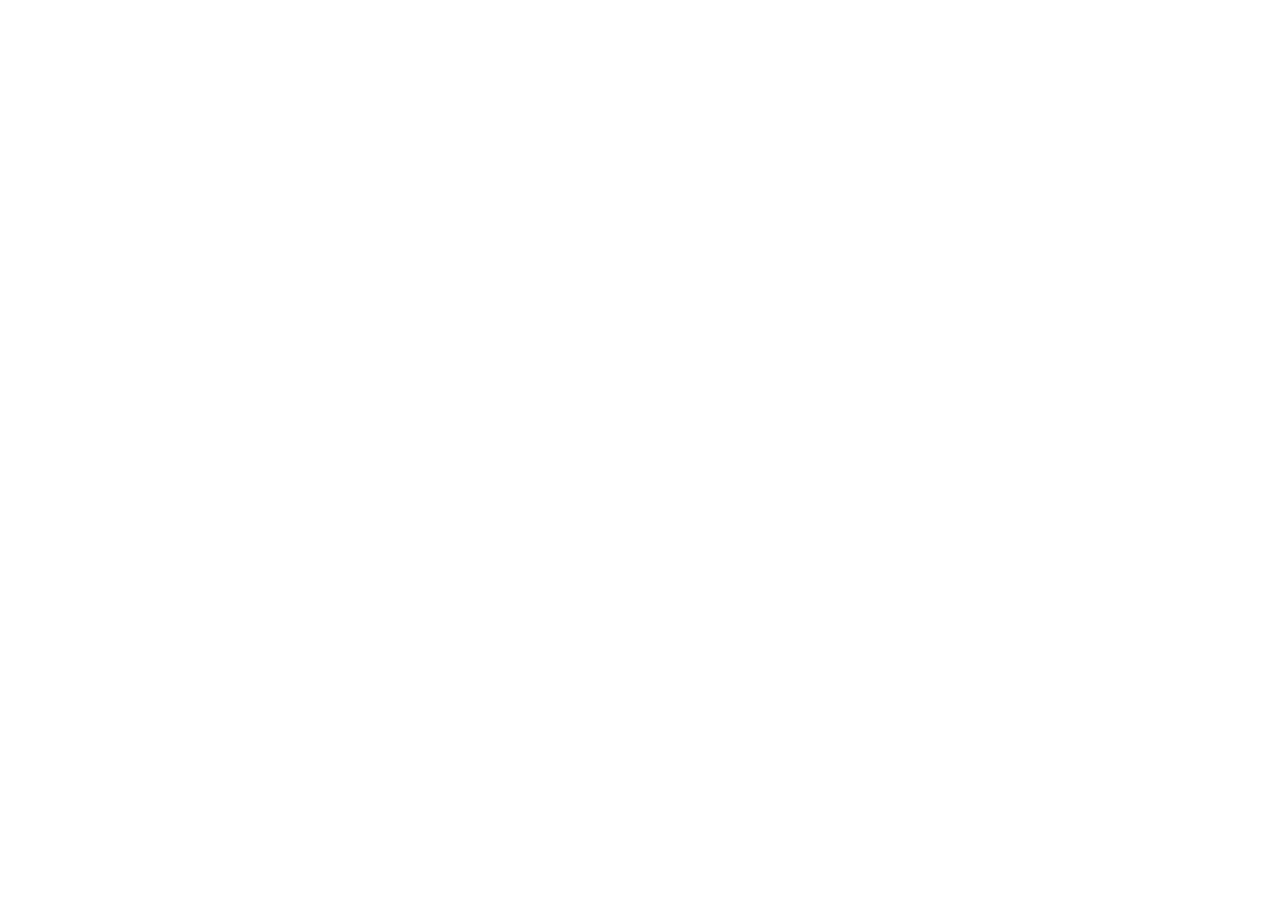
==== index.html @ fff9fdf2 "feat: initialize Akwasi Unblocked Games project Set up the project structure using React, Vite, and " ====
<!doctype html>
<html lang="en" class="dark">
  <head>
    <meta charset="UTF-8" />
    <meta name="viewport" content="width=device-width, initial-scale=1.0" />
    <title>Akwasi Unblocked Games</title>
    <meta name="description" content="Simple, fast, and dark web portal and games hub featuring quick access to YouTube, TikTok, Snapchat, Discord, Roblox, Google search, custom shortcuts, and games." />
    <meta property="og:title" content="Akwasi Unblocked Games" />
    <meta property="og:description" content="Simple, fast, and dark web portal and games hub featuring quick access to YouTube, TikTok, Snapchat, Discord, Roblox, Google search, custom shortcuts, and games." />
    <meta property="og:type" content="website" />
    <meta name="twitter:card" content="summary_large_image" />
    <link rel="preconnect" href="https://fonts.googleapis.com">
    <link rel="preconnect" href="https://fonts.gstatic.com" crossorigin>
    <link href="https://fonts.googleapis.com/css2?family=Chakra+Petch:wght@500;600;700&family=Inter:wght@400;500;600;700&display=swap" rel="stylesheet">
  </head>
  <body class="bg-[#090d16] text-slate-100 min-h-screen selection:bg-emerald-500 selection:text-black">
    <div id="root"></div>
    <script type="module" src="/src/main.tsx"></script>
  </body>
</html>
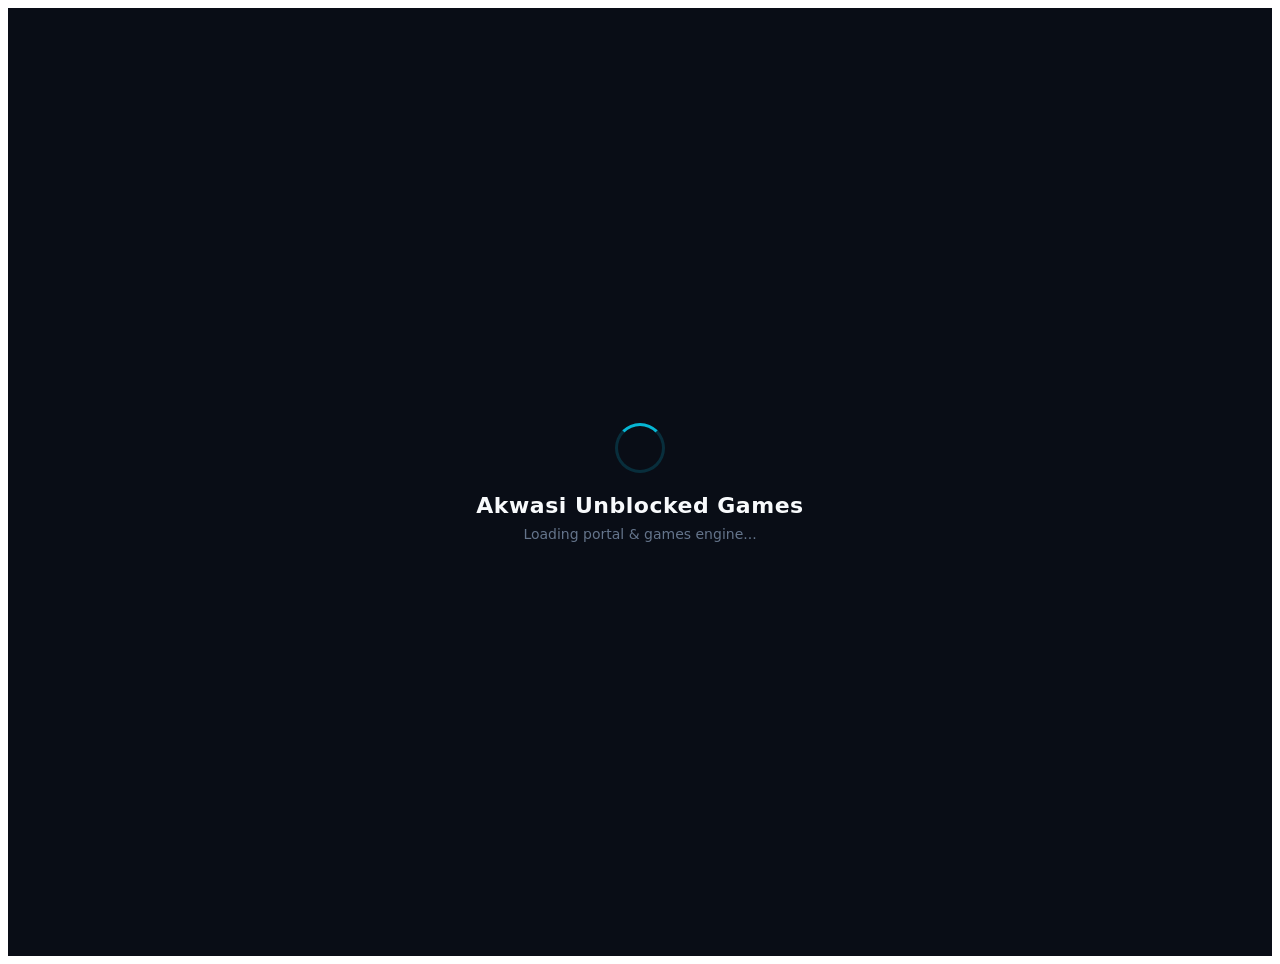
==== commit 96f32cae: "chore: configure GitHub Pages deployment Add build configuration for static hosting, a custom 404 re" ====
--- a/index.html
+++ b/index.html
@@ -9,13 +9,58 @@
     <meta property="og:description" content="Simple, fast, and dark web portal and games hub featuring quick access to YouTube, TikTok, Snapchat, Discord, Roblox, Google search, custom shortcuts, and games." />
     <meta property="og:type" content="website" />
     <meta name="twitter:card" content="summary_large_image" />
+    <link rel="icon" type="image/svg+xml" href="./favicon.svg" />
+    <link rel="icon" type="image/x-icon" href="./favicon.ico" />
+    <link rel="shortcut icon" href="./favicon.ico" />
     <link rel="preconnect" href="https://fonts.googleapis.com">
     <link rel="preconnect" href="https://fonts.gstatic.com" crossorigin>
     <link href="https://fonts.googleapis.com/css2?family=Chakra+Petch:wght@500;600;700&family=Inter:wght@400;500;600;700&display=swap" rel="stylesheet">
+    <style>
+      @keyframes spinLoader {
+        to { transform: rotate(360deg); }
+      }
+      .initial-spinner {
+        width: 44px;
+        height: 44px;
+        border: 3px solid rgba(6, 182, 212, 0.2);
+        border-top-color: #06b6d4;
+        border-radius: 50%;
+        animation: spinLoader 0.9s linear infinite;
+      }
+    </style>
+    <script>
+      // Isolate any third-party browser extension errors (e.g. injected content.js or chrome-extension:// scripts)
+      window.addEventListener('error', function(e) {
+        var fn = (e && e.filename) || '';
+        var msg = (e && e.message) || '';
+        if (
+          fn.indexOf('chrome-extension://') !== -1 ||
+          fn.indexOf('moz-extension://') !== -1 ||
+          fn.indexOf('content.js') !== -1 ||
+          fn.indexOf('popup.js') !== -1 ||
+          (msg.indexOf('Cannot set properties of null') !== -1 && fn.indexOf('extension') !== -1)
+        ) {
+          e.preventDefault && e.preventDefault();
+          e.stopPropagation && e.stopPropagation();
+          return true;
+        }
+      }, true);
+    </script>
   </head>
   <body class="bg-[#090d16] text-slate-100 min-h-screen selection:bg-emerald-500 selection:text-black">
-    <div id="root"></div>
-    <script type="module" src="/src/main.tsx"></script>
+    <div id="root">
+      <div style="min-height: 100vh; display: flex; flex-direction: column; align-items: center; justify-content: center; background-color: #090d16; color: #94a3b8; font-family: system-ui, -apple-system, sans-serif; text-align: center; padding: 24px;">
+        <div class="initial-spinner" style="margin-bottom: 20px;"></div>
+        <h1 style="color: #f8fafc; font-size: 22px; font-weight: 700; margin: 0 0 8px 0; letter-spacing: 0.5px;">Akwasi Unblocked Games</h1>
+        <p style="font-size: 14px; margin: 0; color: #64748b;">Loading portal & games engine...</p>
+        <noscript>
+          <div style="background: rgba(239, 68, 68, 0.15); border: 1px solid rgba(239, 68, 68, 0.4); border-radius: 8px; padding: 12px 16px; margin-top: 20px; max-width: 380px;">
+            <p style="color: #fca5a5; font-size: 13px; margin: 0;">JavaScript is required to run Akwasi Unblocked Games. Please enable JavaScript in your browser settings.</p>
+          </div>
+        </noscript>
+      </div>
+    </div>
+    <script type="module" src="./src/main.tsx"></script>
   </body>
 </html>
 
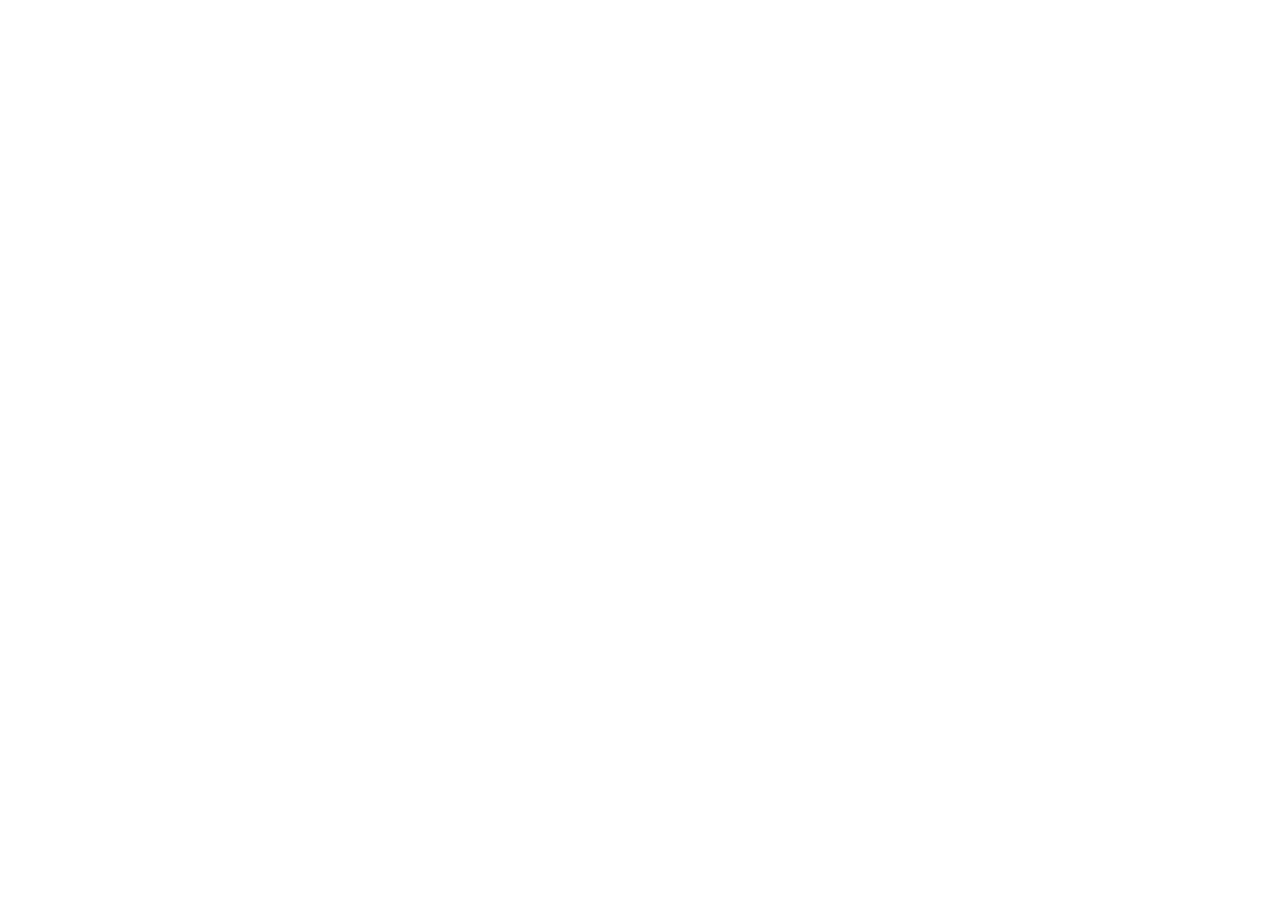
==== commit 0dc483f8: "feat: implement animated galaxy theme and load screen Introduce a new galaxy-themed UI with custom a" ====
--- a/index.html
+++ b/index.html
@@ -14,7 +14,7 @@
     <link rel="shortcut icon" href="./favicon.ico" />
     <link rel="preconnect" href="https://fonts.googleapis.com">
     <link rel="preconnect" href="https://fonts.gstatic.com" crossorigin>
-    <link href="https://fonts.googleapis.com/css2?family=Chakra+Petch:wght@500;600;700&family=Inter:wght@400;500;600;700&display=swap" rel="stylesheet">
+    <link href="https://fonts.googleapis.com/css2?family=Chakra+Petch:wght@500;600;700;800&family=Orbitron:wght@600;700;800;900&family=Plus+Jakarta+Sans:wght@400;500;600;700;800&display=swap" rel="stylesheet">
     <style>
       @keyframes spinLoader {
         to { transform: rotate(360deg); }
@@ -26,6 +26,21 @@
         border-top-color: #06b6d4;
         border-radius: 50%;
         animation: spinLoader 0.9s linear infinite;
+      }
+      #loading-screen {
+        position: fixed;
+        inset: 0;
+        z-index: 99999;
+        display: flex;
+        flex-direction: column;
+        align-items: center;
+        justify-content: center;
+        background-color: #090d16;
+        color: #94a3b8;
+        font-family: system-ui, -apple-system, sans-serif;
+        text-align: center;
+        padding: 24px;
+        transition: opacity 0.3s ease, visibility 0.3s ease;
       }
     </style>
     <script>
@@ -45,21 +60,60 @@
           return true;
         }
       }, true);
+
+      // Dismiss loading screen function
+      function dismissLoadingScreen() {
+        try {
+          var loader = document.getElementById('loading-screen');
+          if (loader && !loader.dataset.dismissed) {
+            loader.dataset.dismissed = 'true';
+            loader.style.opacity = '0';
+            loader.style.pointerEvents = 'none';
+            setTimeout(function() {
+              if (loader && loader.parentNode) {
+                loader.parentNode.removeChild(loader);
+              }
+            }, 300);
+          }
+        } catch (err) {
+          console.warn('Error dismissing loading screen:', err);
+        }
+      }
+      window.dismissLoadingScreen = dismissLoadingScreen;
+
+      // Automatically dismiss on DOMContentLoaded or window load
+      if (document.readyState === 'complete' || document.readyState === 'interactive') {
+        setTimeout(dismissLoadingScreen, 100);
+      } else {
+        document.addEventListener('DOMContentLoaded', function() {
+          setTimeout(dismissLoadingScreen, 100);
+        });
+        window.addEventListener('load', function() {
+          dismissLoadingScreen();
+        });
+      }
+
+      // Maximum loading timeout: ensure site can NEVER stay stuck on loading screen forever
+      var MAX_LOADING_TIMEOUT_MS = 1500;
+      setTimeout(function() {
+        dismissLoadingScreen();
+      }, MAX_LOADING_TIMEOUT_MS);
     </script>
   </head>
   <body class="bg-[#090d16] text-slate-100 min-h-screen selection:bg-emerald-500 selection:text-black">
-    <div id="root">
-      <div style="min-height: 100vh; display: flex; flex-direction: column; align-items: center; justify-content: center; background-color: #090d16; color: #94a3b8; font-family: system-ui, -apple-system, sans-serif; text-align: center; padding: 24px;">
-        <div class="initial-spinner" style="margin-bottom: 20px;"></div>
-        <h1 style="color: #f8fafc; font-size: 22px; font-weight: 700; margin: 0 0 8px 0; letter-spacing: 0.5px;">Akwasi Unblocked Games</h1>
-        <p style="font-size: 14px; margin: 0; color: #64748b;">Loading portal & games engine...</p>
-        <noscript>
-          <div style="background: rgba(239, 68, 68, 0.15); border: 1px solid rgba(239, 68, 68, 0.4); border-radius: 8px; padding: 12px 16px; margin-top: 20px; max-width: 380px;">
-            <p style="color: #fca5a5; font-size: 13px; margin: 0;">JavaScript is required to run Akwasi Unblocked Games. Please enable JavaScript in your browser settings.</p>
-          </div>
-        </noscript>
-      </div>
+    <!-- Initial Loading Screen with Auto-Dismiss & Max Timeout -->
+    <div id="loading-screen">
+      <div class="initial-spinner" style="margin-bottom: 20px;"></div>
+      <h1 style="color: #f8fafc; font-size: 22px; font-weight: 700; margin: 0 0 8px 0; letter-spacing: 0.5px;">Akwasi Unblocked Games</h1>
+      <p style="font-size: 14px; margin: 0; color: #64748b;">Loading portal & games engine...</p>
+      <noscript>
+        <div style="background: rgba(239, 68, 68, 0.15); border: 1px solid rgba(239, 68, 68, 0.4); border-radius: 8px; padding: 12px 16px; margin-top: 20px; max-width: 380px;">
+          <p style="color: #fca5a5; font-size: 13px; margin: 0;">JavaScript is required to run Akwasi Unblocked Games. Please enable JavaScript in your browser settings.</p>
+        </div>
+      </noscript>
     </div>
+
+    <div id="root"></div>
     <script type="module" src="./src/main.tsx"></script>
   </body>
 </html>
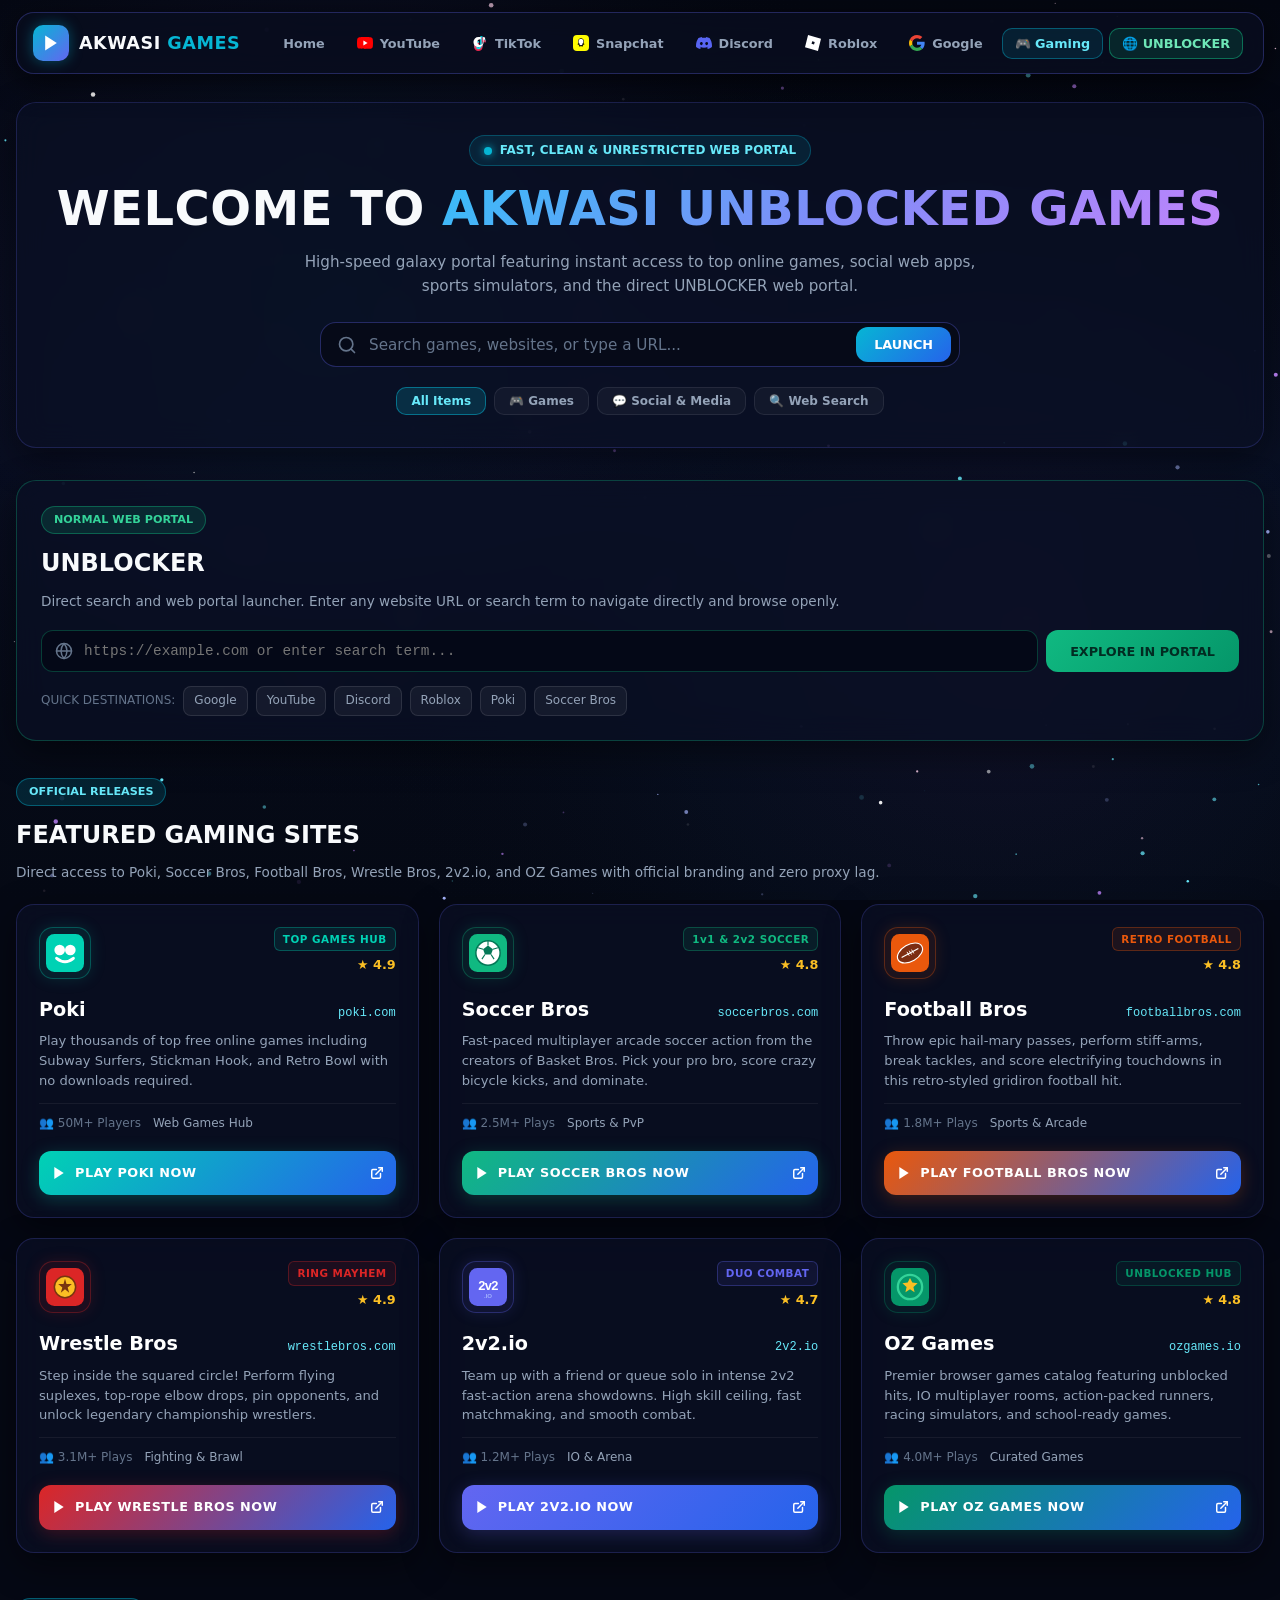
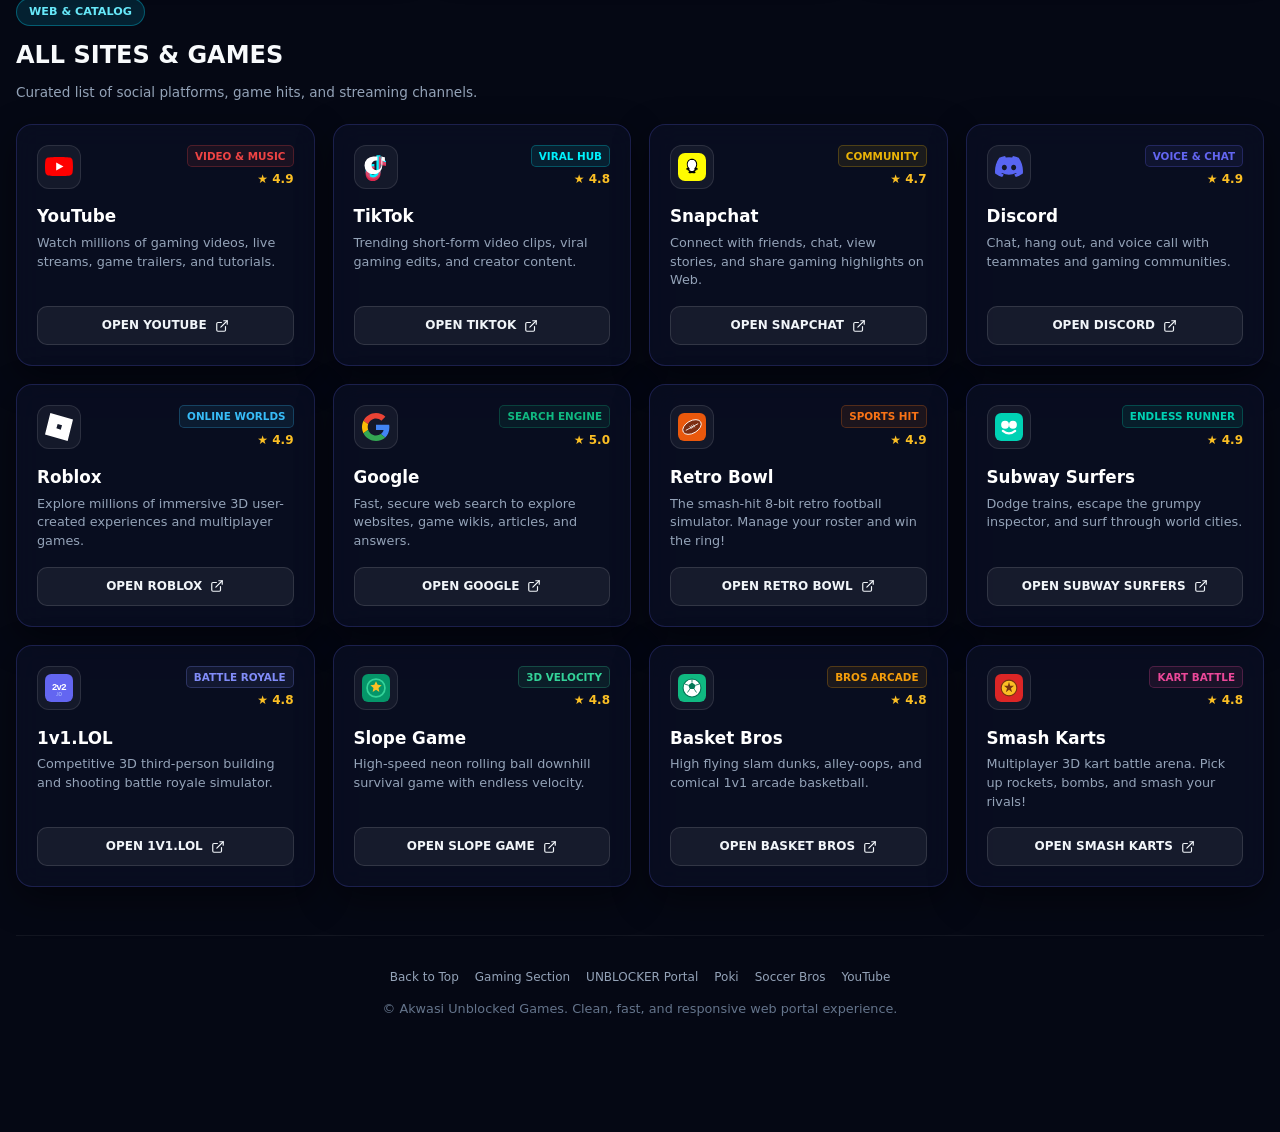
==== commit c7fbc9bf: "refactor: migrate to modular architecture - Reorganized core styles and scripts into dedicated folde" ====
--- a/index.html
+++ b/index.html
@@ -1,20 +1,20 @@
 <!doctype html>
-<html lang="en" class="dark">
+<html lang="en">
   <head>
     <meta charset="UTF-8" />
     <meta name="viewport" content="width=device-width, initial-scale=1.0" />
     <title>Akwasi Unblocked Games</title>
-    <meta name="description" content="Simple, fast, and dark web portal and games hub featuring quick access to YouTube, TikTok, Snapchat, Discord, Roblox, Google search, custom shortcuts, and games." />
+    <meta name="description" content="Akwasi Unblocked Games - Fast galaxy portal and web games hub featuring YouTube, TikTok, Snapchat, Discord, Roblox, Google, Poki, Soccer Bros, Football Bros, Wrestle Bros, 2v2.io, OZ Games, and UNBLOCKER search portal." />
     <meta property="og:title" content="Akwasi Unblocked Games" />
-    <meta property="og:description" content="Simple, fast, and dark web portal and games hub featuring quick access to YouTube, TikTok, Snapchat, Discord, Roblox, Google search, custom shortcuts, and games." />
+    <meta property="og:description" content="Akwasi Unblocked Games - Fast galaxy portal and web games hub featuring YouTube, TikTok, Snapchat, Discord, Roblox, Google, Poki, Soccer Bros, Football Bros, Wrestle Bros, 2v2.io, OZ Games, and UNBLOCKER search portal." />
     <meta property="og:type" content="website" />
     <meta name="twitter:card" content="summary_large_image" />
-    <link rel="icon" type="image/svg+xml" href="./favicon.svg" />
-    <link rel="icon" type="image/x-icon" href="./favicon.ico" />
-    <link rel="shortcut icon" href="./favicon.ico" />
+    <link rel="icon" type="image/x-icon" href="./assets/favicon.ico" />
+    <link rel="shortcut icon" href="./assets/favicon.ico" />
     <link rel="preconnect" href="https://fonts.googleapis.com">
     <link rel="preconnect" href="https://fonts.gstatic.com" crossorigin>
     <link href="https://fonts.googleapis.com/css2?family=Chakra+Petch:wght@500;600;700;800&family=Orbitron:wght@600;700;800;900&family=Plus+Jakarta+Sans:wght@400;500;600;700;800&display=swap" rel="stylesheet">
+    <link rel="stylesheet" href="./css/style.css" />
     <style>
       @keyframes spinLoader {
         to { transform: rotate(360deg); }
@@ -35,86 +35,232 @@
         flex-direction: column;
         align-items: center;
         justify-content: center;
-        background-color: #090d16;
+        background-color: #050814;
         color: #94a3b8;
-        font-family: system-ui, -apple-system, sans-serif;
+        font-family: 'Plus Jakarta Sans', system-ui, sans-serif;
         text-align: center;
         padding: 24px;
         transition: opacity 0.3s ease, visibility 0.3s ease;
       }
     </style>
-    <script>
-      // Isolate any third-party browser extension errors (e.g. injected content.js or chrome-extension:// scripts)
-      window.addEventListener('error', function(e) {
-        var fn = (e && e.filename) || '';
-        var msg = (e && e.message) || '';
-        if (
-          fn.indexOf('chrome-extension://') !== -1 ||
-          fn.indexOf('moz-extension://') !== -1 ||
-          fn.indexOf('content.js') !== -1 ||
-          fn.indexOf('popup.js') !== -1 ||
-          (msg.indexOf('Cannot set properties of null') !== -1 && fn.indexOf('extension') !== -1)
-        ) {
-          e.preventDefault && e.preventDefault();
-          e.stopPropagation && e.stopPropagation();
-          return true;
-        }
-      }, true);
-
-      // Dismiss loading screen function
-      function dismissLoadingScreen() {
-        try {
-          var loader = document.getElementById('loading-screen');
-          if (loader && !loader.dataset.dismissed) {
-            loader.dataset.dismissed = 'true';
-            loader.style.opacity = '0';
-            loader.style.pointerEvents = 'none';
-            setTimeout(function() {
-              if (loader && loader.parentNode) {
-                loader.parentNode.removeChild(loader);
-              }
-            }, 300);
-          }
-        } catch (err) {
-          console.warn('Error dismissing loading screen:', err);
-        }
-      }
-      window.dismissLoadingScreen = dismissLoadingScreen;
-
-      // Automatically dismiss on DOMContentLoaded or window load
-      if (document.readyState === 'complete' || document.readyState === 'interactive') {
-        setTimeout(dismissLoadingScreen, 100);
-      } else {
-        document.addEventListener('DOMContentLoaded', function() {
-          setTimeout(dismissLoadingScreen, 100);
-        });
-        window.addEventListener('load', function() {
-          dismissLoadingScreen();
-        });
-      }
-
-      // Maximum loading timeout: ensure site can NEVER stay stuck on loading screen forever
-      var MAX_LOADING_TIMEOUT_MS = 1500;
-      setTimeout(function() {
-        dismissLoadingScreen();
-      }, MAX_LOADING_TIMEOUT_MS);
-    </script>
   </head>
-  <body class="bg-[#090d16] text-slate-100 min-h-screen selection:bg-emerald-500 selection:text-black">
-    <!-- Initial Loading Screen with Auto-Dismiss & Max Timeout -->
+  <body id="top">
+    <!-- Fail-safe Loading Screen: auto-dismisses on JS initialization -->
     <div id="loading-screen">
       <div class="initial-spinner" style="margin-bottom: 20px;"></div>
-      <h1 style="color: #f8fafc; font-size: 22px; font-weight: 700; margin: 0 0 8px 0; letter-spacing: 0.5px;">Akwasi Unblocked Games</h1>
-      <p style="font-size: 14px; margin: 0; color: #64748b;">Loading portal & games engine...</p>
+      <h1 style="color: #f8fafc; font-family: 'Chakra Petch', sans-serif; font-size: 24px; font-weight: 800; margin: 0 0 8px 0; letter-spacing: 0.5px;">
+        AKWASI UNBLOCKED GAMES
+      </h1>
+      <p style="font-size: 14px; margin: 0; color: #64748b;">Initializing galaxy portal & gaming catalog...</p>
       <noscript>
         <div style="background: rgba(239, 68, 68, 0.15); border: 1px solid rgba(239, 68, 68, 0.4); border-radius: 8px; padding: 12px 16px; margin-top: 20px; max-width: 380px;">
-          <p style="color: #fca5a5; font-size: 13px; margin: 0;">JavaScript is required to run Akwasi Unblocked Games. Please enable JavaScript in your browser settings.</p>
+          <p style="color: #fca5a5; font-size: 13px; margin: 0;">Please enable JavaScript to experience the full interactive games catalog.</p>
         </div>
       </noscript>
     </div>
 
-    <div id="root"></div>
-    <script type="module" src="./src/main.tsx"></script>
+    <!-- Galaxy Canvas Animation & CSS Fallback -->
+    <div class="galaxy-canvas-container">
+      <canvas id="galaxy-canvas"></canvas>
+    </div>
+
+    <!-- Main Content Container -->
+    <div class="app-container">
+      <!-- Top Sticky Navigation Bar -->
+      <header class="site-header">
+        <nav class="nav-bar">
+          <a href="#top" class="brand-link" title="Akwasi Unblocked Games Homepage">
+            <div class="brand-icon">
+              <svg viewBox="0 0 24 24">
+                <polygon points="5 3 19 12 5 21 5 3"></polygon>
+              </svg>
+            </div>
+            <span>AKWASI <span class="brand-title-accent">GAMES</span></span>
+          </a>
+
+          <!-- Main Desktop Navigation Menu -->
+          <div class="nav-menu" id="desktop-menu">
+            <button class="nav-btn" data-nav-id="home" type="button">Home</button>
+            <button class="nav-btn" data-nav-id="youtube" type="button">
+              <img src="./assets/logos/youtube.svg" alt="" class="nav-mini-logo" />
+              YouTube
+            </button>
+            <button class="nav-btn" data-nav-id="tiktok" type="button">
+              <img src="./assets/logos/tiktok.svg" alt="" class="nav-mini-logo" />
+              TikTok
+            </button>
+            <button class="nav-btn" data-nav-id="snapchat" type="button">
+              <img src="./assets/logos/snapchat.svg" alt="" class="nav-mini-logo" />
+              Snapchat
+            </button>
+            <button class="nav-btn" data-nav-id="discord" type="button">
+              <img src="./assets/logos/discord.svg" alt="" class="nav-mini-logo" />
+              Discord
+            </button>
+            <button class="nav-btn" data-nav-id="roblox" type="button">
+              <img src="./assets/logos/roblox.svg" alt="" class="nav-mini-logo" />
+              Roblox
+            </button>
+            <button class="nav-btn" data-nav-id="google" type="button">
+              <img src="./assets/logos/google.svg" alt="" class="nav-mini-logo" />
+              Google
+            </button>
+            <button class="nav-btn nav-special-gaming" data-nav-id="gaming" type="button">
+              🎮 Gaming
+            </button>
+            <button class="nav-btn nav-special-unblocker" data-nav-id="unblocker" type="button">
+              🌐 UNBLOCKER
+            </button>
+          </div>
+
+          <!-- Mobile Hamburger Toggle -->
+          <button class="mobile-toggle" id="mobile-menu-btn" aria-label="Toggle navigation menu" type="button">
+            <svg viewBox="0 0 24 24" width="22" height="22" fill="none" stroke="currentColor" stroke-width="2" stroke-linecap="round" stroke-linejoin="round">
+              <line x1="3" y1="12" x2="21" y2="12"></line>
+              <line x1="3" y1="6" x2="21" y2="6"></line>
+              <line x1="3" y1="18" x2="21" y2="18"></line>
+            </svg>
+          </button>
+        </nav>
+
+        <!-- Mobile Drawer Menu -->
+        <div class="mobile-drawer" id="mobile-menu-drawer">
+          <button class="nav-btn" data-nav-id="home" type="button">Home</button>
+          <button class="nav-btn" data-nav-id="youtube" type="button">YouTube</button>
+          <button class="nav-btn" data-nav-id="tiktok" type="button">TikTok</button>
+          <button class="nav-btn" data-nav-id="snapchat" type="button">Snapchat</button>
+          <button class="nav-btn" data-nav-id="discord" type="button">Discord</button>
+          <button class="nav-btn" data-nav-id="roblox" type="button">Roblox</button>
+          <button class="nav-btn" data-nav-id="google" type="button">Google</button>
+          <button class="nav-btn nav-special-gaming" data-nav-id="gaming" type="button">🎮 Gaming Section</button>
+          <button class="nav-btn nav-special-unblocker" data-nav-id="unblocker" type="button">🌐 UNBLOCKER Portal</button>
+        </div>
+      </header>
+
+      <!-- Hero & Omnibar Search -->
+      <section class="hero-banner galaxy-glass">
+        <div class="hero-tag">
+          <span style="display:inline-block; width:8px; height:8px; border-radius:50%; background:#06b6d4; box-shadow:0 0 8px #06b6d4;"></span>
+          FAST, CLEAN & UNRESTRICTED WEB PORTAL
+        </div>
+        <h1 class="hero-title">
+          WELCOME TO <span class="gradient-text">AKWASI UNBLOCKED GAMES</span>
+        </h1>
+        <p class="hero-desc">
+          High-speed galaxy portal featuring instant access to top online games, social web apps, sports simulators, and the direct UNBLOCKER web portal.
+        </p>
+
+        <!-- Omnibar Search Form -->
+        <div class="search-container">
+          <form id="search-form" class="search-box">
+            <svg class="search-icon" viewBox="0 0 24 24" width="20" height="20" fill="none" stroke="currentColor" stroke-width="2" stroke-linecap="round" stroke-linejoin="round">
+              <circle cx="11" cy="11" r="8"></circle>
+              <line x1="21" y1="21" x2="16.65" y2="16.65"></line>
+            </svg>
+            <input
+              type="text"
+              id="search-input"
+              class="search-input"
+              placeholder="Search games, websites, or type a URL..."
+              autocomplete="off"
+              spellcheck="false"
+            />
+            <button type="button" id="search-clear-btn" class="search-clear-btn" title="Clear search">✕</button>
+            <button type="submit" class="search-submit-btn">LAUNCH</button>
+          </form>
+
+          <!-- Category Filter Pills -->
+          <div class="category-bar">
+            <button class="cat-pill active" data-category="all" type="button">All Items</button>
+            <button class="cat-pill" data-category="games" type="button">🎮 Games</button>
+            <button class="cat-pill" data-category="social" type="button">💬 Social & Media</button>
+            <button class="cat-pill" data-category="utility" type="button">🔍 Web Search</button>
+          </div>
+        </div>
+      </section>
+
+      <!-- UNBLOCKER Section (Fast Web Search & Direct URL Portal) -->
+      <section id="unblocker-portal" class="unblocker-banner galaxy-glass">
+        <span class="section-tag tag-unblocker">NORMAL WEB PORTAL</span>
+        <h2 class="section-title">UNBLOCKER</h2>
+        <p class="section-subtitle">
+          Direct search and web portal launcher. Enter any website URL or search term to navigate directly and browse openly.
+        </p>
+        <form id="unblocker-portal-form" class="portal-form-row">
+          <div class="portal-input-wrap">
+            <svg viewBox="0 0 24 24" width="18" height="18" fill="none" stroke="currentColor" stroke-width="2" stroke-linecap="round" stroke-linejoin="round">
+              <circle cx="12" cy="12" r="10"></circle>
+              <line x1="2" y1="12" x2="22" y2="12"></line>
+              <path d="M12 2a15.3 15.3 0 0 1 4 10 15.3 15.3 0 0 1-4 10 15.3 15.3 0 0 1-4-10 15.3 15.3 0 0 1 4-10z"></path>
+            </svg>
+            <input
+              type="text"
+              id="portal-url-input"
+              class="portal-input"
+              placeholder="https://example.com or enter search term..."
+              autocomplete="off"
+              spellcheck="false"
+            />
+          </div>
+          <button type="submit" class="portal-submit-btn">
+            EXPLORE IN PORTAL
+          </button>
+        </form>
+
+        <div class="quick-chips-row">
+          <span class="quick-chip-label">QUICK DESTINATIONS:</span>
+          <a href="https://www.google.com" target="_blank" rel="noopener noreferrer" class="quick-chip">Google</a>
+          <a href="https://www.youtube.com" target="_blank" rel="noopener noreferrer" class="quick-chip">YouTube</a>
+          <a href="https://discord.com" target="_blank" rel="noopener noreferrer" class="quick-chip">Discord</a>
+          <a href="https://www.roblox.com" target="_blank" rel="noopener noreferrer" class="quick-chip">Roblox</a>
+          <a href="https://poki.com" target="_blank" rel="noopener noreferrer" class="quick-chip">Poki</a>
+          <a href="https://soccerbros.com" target="_blank" rel="noopener noreferrer" class="quick-chip">Soccer Bros</a>
+        </div>
+      </section>
+
+      <!-- Gaming Section (6 Featured Hits with Real Logos & Play Links) -->
+      <section id="gaming-section" class="gaming-section">
+        <div class="gaming-section-header">
+          <span class="section-tag tag-gaming">OFFICIAL RELEASES</span>
+          <h2 class="section-title">FEATURED GAMING SITES</h2>
+          <p class="section-subtitle">
+            Direct access to Poki, Soccer Bros, Football Bros, Wrestle Bros, 2v2.io, and OZ Games with official branding and zero proxy lag.
+          </p>
+        </div>
+
+        <!-- Rendered dynamically by gaming.js -->
+        <div id="gaming-grid" class="gaming-grid"></div>
+      </section>
+
+      <!-- Websites & Popular Catalog Grid -->
+      <section class="websites-section">
+        <div class="gaming-section-header">
+          <span class="section-tag tag-gaming">WEB & CATALOG</span>
+          <h2 class="section-title">ALL SITES & GAMES</h2>
+          <p class="section-subtitle">
+            Curated list of social platforms, game hits, and streaming channels.
+          </p>
+        </div>
+
+        <!-- Rendered dynamically by websites.js -->
+        <div id="websites-grid" class="websites-grid"></div>
+      </section>
+
+      <!-- Footer -->
+      <footer class="site-footer">
+        <div class="footer-links">
+          <a href="#top" class="footer-link">Back to Top</a>
+          <a href="#gaming-section" class="footer-link">Gaming Section</a>
+          <a href="#unblocker-portal" class="footer-link">UNBLOCKER Portal</a>
+          <a href="https://poki.com" target="_blank" rel="noopener noreferrer" class="footer-link">Poki</a>
+          <a href="https://soccerbros.com" target="_blank" rel="noopener noreferrer" class="footer-link">Soccer Bros</a>
+          <a href="https://www.youtube.com" target="_blank" rel="noopener noreferrer" class="footer-link">YouTube</a>
+        </div>
+        <p>© Akwasi Unblocked Games. Clean, fast, and responsive web portal experience.</p>
+      </footer>
+    </div>
+
+    <!-- Single Clear Module Entry Point -->
+    <script type="module" src="./js/main.js"></script>
   </body>
 </html>
-
--- a/css/style.css
+++ b/css/style.css
@@ -0,0 +1,886 @@
+/* ==========================================================================
+   Akwasi Unblocked Games - Core Stylesheet
+   Full-screen Galaxy Space Theme, Glassmorphism, and Modern Typography
+   ========================================================================== */
+
+:root {
+  --bg-space: #050814;
+  --bg-deep: #03050c;
+  --bg-panel: rgba(10, 16, 36, 0.72);
+  --border-panel: rgba(99, 102, 241, 0.22);
+  --border-panel-hover: rgba(6, 182, 212, 0.5);
+  
+  --cyan-accent: #06b6d4;
+  --cyan-glow: rgba(6, 182, 212, 0.35);
+  --emerald-accent: #10b981;
+  --indigo-accent: #6366f1;
+  --purple-accent: #a855f7;
+
+  --text-primary: #f8fafc;
+  --text-secondary: #94a3b8;
+  --text-muted: #64748b;
+
+  --font-gaming: 'Chakra Petch', 'Orbitron', system-ui, sans-serif;
+  --font-body: 'Plus Jakarta Sans', system-ui, -apple-system, sans-serif;
+}
+
+*, *::before, *::after {
+  box-sizing: border-box;
+  margin: 0;
+  padding: 0;
+}
+
+html {
+  scroll-behavior: smooth;
+  color-scheme: dark;
+}
+
+body {
+  min-height: 100vh;
+  background-color: var(--bg-space);
+  color: var(--text-primary);
+  font-family: var(--font-body);
+  line-height: 1.6;
+  overflow-x: hidden;
+  position: relative;
+}
+
+/* Static Galaxy Fallback Background */
+.galaxy-canvas-container {
+  position: fixed;
+  inset: 0;
+  width: 100vw;
+  height: 100vh;
+  pointer-events: none;
+  z-index: 0;
+  background:
+    radial-gradient(ellipse 80% 60% at 20% 20%, rgba(6, 182, 212, 0.12), transparent 70%),
+    radial-gradient(ellipse 70% 50% at 80% 75%, rgba(168, 85, 247, 0.1), transparent 65%),
+    radial-gradient(circle at 50% 50%, rgba(99, 102, 241, 0.08), transparent 80%),
+    linear-gradient(180deg, #040711 0%, #070c1e 50%, #040713 100%);
+}
+
+#galaxy-canvas {
+  position: absolute;
+  inset: 0;
+  width: 100%;
+  height: 100%;
+}
+
+/* Layout Wrap */
+.app-container {
+  position: relative;
+  z-index: 10;
+  max-width: 1360px;
+  margin: 0 auto;
+  padding: 0 16px 80px;
+}
+
+/* Glass Panels */
+.galaxy-glass {
+  background: var(--bg-panel);
+  backdrop-filter: blur(14px);
+  -webkit-backdrop-filter: blur(14px);
+  border: 1px solid var(--border-panel);
+  border-radius: 20px;
+  box-shadow: 0 12px 36px rgba(0, 0, 0, 0.45);
+  position: relative;
+  overflow: hidden;
+  transition: border-color 0.25s ease, box-shadow 0.25s ease, transform 0.25s ease;
+}
+
+.galaxy-glass:hover {
+  border-color: var(--border-panel-hover);
+  box-shadow: 0 16px 44px rgba(6, 182, 212, 0.18), 0 0 20px rgba(99, 102, 241, 0.12);
+}
+
+/* ==========================================================================
+   Header & Navigation
+   ========================================================================== */
+.site-header {
+  position: sticky;
+  top: 12px;
+  z-index: 100;
+  margin: 12px 0 28px;
+}
+
+.nav-bar {
+  display: flex;
+  align-items: center;
+  justify-content: space-between;
+  padding: 10px 16px;
+  background: rgba(8, 13, 30, 0.88);
+  backdrop-filter: blur(16px);
+  border: 1px solid rgba(99, 102, 241, 0.3);
+  border-radius: 18px;
+  box-shadow: 0 8px 30px rgba(0, 0, 0, 0.6);
+  gap: 12px;
+}
+
+.brand-link {
+  display: flex;
+  align-items: center;
+  gap: 10px;
+  text-decoration: none;
+  color: inherit;
+  font-family: var(--font-gaming);
+  font-weight: 800;
+  font-size: 1.1rem;
+  letter-spacing: 0.5px;
+  white-space: nowrap;
+}
+
+.brand-icon {
+  width: 36px;
+  height: 36px;
+  border-radius: 10px;
+  background: linear-gradient(135deg, #06b6d4, #6366f1);
+  display: flex;
+  align-items: center;
+  justify-content: center;
+  box-shadow: 0 0 14px rgba(6, 182, 212, 0.4);
+}
+
+.brand-icon svg {
+  width: 20px;
+  height: 20px;
+  fill: #ffffff;
+}
+
+.brand-title-accent {
+  color: var(--cyan-accent);
+}
+
+/* Menu Links */
+.nav-menu {
+  display: flex;
+  align-items: center;
+  gap: 6px;
+  overflow-x: auto;
+  scrollbar-width: none;
+  padding: 4px;
+}
+
+.nav-menu::-webkit-scrollbar {
+  display: none;
+}
+
+.nav-btn {
+  display: inline-flex;
+  align-items: center;
+  gap: 7px;
+  padding: 7px 12px;
+  border-radius: 10px;
+  border: 1px solid transparent;
+  background: transparent;
+  color: var(--text-secondary);
+  font-family: var(--font-gaming);
+  font-size: 0.8rem;
+  font-weight: 700;
+  text-decoration: none;
+  cursor: pointer;
+  transition: all 0.2s ease;
+  white-space: nowrap;
+}
+
+.nav-btn:hover {
+  background: rgba(255, 255, 255, 0.08);
+  color: #ffffff;
+  border-color: rgba(6, 182, 212, 0.3);
+}
+
+.nav-btn.nav-special-gaming {
+  background: rgba(6, 182, 212, 0.12);
+  color: #67e8f9;
+  border-color: rgba(6, 182, 212, 0.4);
+}
+
+.nav-btn.nav-special-gaming:hover {
+  background: rgba(6, 182, 212, 0.25);
+  box-shadow: 0 0 14px rgba(6, 182, 212, 0.3);
+}
+
+.nav-btn.nav-special-unblocker {
+  background: rgba(16, 185, 129, 0.15);
+  color: #6ee7b7;
+  border-color: rgba(16, 185, 129, 0.5);
+}
+
+.nav-btn.nav-special-unblocker:hover {
+  background: rgba(16, 185, 129, 0.25);
+  box-shadow: 0 0 14px rgba(16, 185, 129, 0.35);
+}
+
+.nav-mini-logo {
+  width: 16px;
+  height: 16px;
+  object-fit: contain;
+}
+
+/* Mobile Toggle */
+.mobile-toggle {
+  display: none;
+  background: transparent;
+  border: 1px solid var(--border-panel);
+  border-radius: 8px;
+  padding: 6px;
+  color: #ffffff;
+  cursor: pointer;
+}
+
+.mobile-drawer {
+  display: none;
+  position: absolute;
+  top: 100%;
+  left: 0;
+  right: 0;
+  margin-top: 8px;
+  padding: 16px;
+  background: rgba(8, 13, 30, 0.96);
+  backdrop-filter: blur(20px);
+  border: 1px solid var(--border-panel);
+  border-radius: 16px;
+  flex-direction: column;
+  gap: 8px;
+}
+
+.mobile-drawer.open {
+  display: flex;
+}
+
+/* ==========================================================================
+   Hero & Search Section
+   ========================================================================== */
+.hero-banner {
+  padding: 32px 24px;
+  margin-bottom: 32px;
+  text-align: center;
+}
+
+.hero-tag {
+  display: inline-flex;
+  align-items: center;
+  gap: 8px;
+  padding: 5px 14px;
+  border-radius: 9999px;
+  background: rgba(6, 182, 212, 0.12);
+  border: 1px solid rgba(6, 182, 212, 0.3);
+  color: #67e8f9;
+  font-family: var(--font-gaming);
+  font-size: 0.75rem;
+  font-weight: 700;
+  margin-bottom: 14px;
+}
+
+.hero-title {
+  font-family: var(--font-gaming);
+  font-size: clamp(1.8rem, 4vw, 3rem);
+  font-weight: 800;
+  letter-spacing: 0.5px;
+  margin-bottom: 12px;
+  line-height: 1.2;
+}
+
+.gradient-text {
+  background: linear-gradient(135deg, #38bdf8, #818cf8, #c084fc);
+  -webkit-background-clip: text;
+  -webkit-text-fill-color: transparent;
+}
+
+.hero-desc {
+  max-width: 680px;
+  margin: 0 auto 24px;
+  color: var(--text-secondary);
+  font-size: 0.95rem;
+}
+
+/* Omnibar Search */
+.search-container {
+  max-width: 640px;
+  margin: 0 auto;
+  position: relative;
+}
+
+.search-box {
+  display: flex;
+  align-items: center;
+  background: rgba(6, 11, 24, 0.85);
+  border: 1.5px solid rgba(99, 102, 241, 0.35);
+  border-radius: 16px;
+  padding: 4px 8px 4px 16px;
+  transition: border-color 0.2s, box-shadow 0.2s;
+}
+
+.search-box:focus-within {
+  border-color: var(--cyan-accent);
+  box-shadow: 0 0 20px rgba(6, 182, 212, 0.25);
+}
+
+.search-icon {
+  color: var(--text-muted);
+  margin-right: 12px;
+  flex-shrink: 0;
+}
+
+.search-input {
+  flex: 1;
+  background: transparent;
+  border: none;
+  outline: none;
+  color: #ffffff;
+  font-family: var(--font-body);
+  font-size: 0.95rem;
+}
+
+.search-input::placeholder {
+  color: var(--text-muted);
+}
+
+.search-clear-btn {
+  background: transparent;
+  border: none;
+  color: var(--text-muted);
+  padding: 6px;
+  cursor: pointer;
+  display: none;
+}
+
+.search-submit-btn {
+  background: linear-gradient(135deg, #06b6d4, #2563eb);
+  border: none;
+  color: #ffffff;
+  padding: 10px 18px;
+  border-radius: 12px;
+  font-family: var(--font-gaming);
+  font-size: 0.8rem;
+  font-weight: 700;
+  cursor: pointer;
+  transition: opacity 0.2s, transform 0.2s;
+}
+
+.search-submit-btn:hover {
+  opacity: 0.95;
+  transform: scale(1.02);
+}
+
+/* Category Filter Pills */
+.category-bar {
+  display: flex;
+  justify-content: center;
+  flex-wrap: wrap;
+  gap: 8px;
+  margin-top: 20px;
+}
+
+.cat-pill {
+  padding: 6px 14px;
+  border-radius: 10px;
+  background: rgba(255, 255, 255, 0.04);
+  border: 1px solid rgba(255, 255, 255, 0.08);
+  color: var(--text-secondary);
+  font-family: var(--font-gaming);
+  font-size: 0.75rem;
+  font-weight: 700;
+  cursor: pointer;
+  transition: all 0.2s;
+}
+
+.cat-pill:hover, .cat-pill.active {
+  background: rgba(6, 182, 212, 0.18);
+  border-color: rgba(6, 182, 212, 0.5);
+  color: #67e8f9;
+}
+
+/* ==========================================================================
+   UNBLOCKER Section (Normal Web Search & URL Portal)
+   ========================================================================== */
+.unblocker-banner {
+  padding: 24px;
+  margin-bottom: 36px;
+  border-color: rgba(16, 185, 129, 0.3);
+}
+
+.section-tag {
+  display: inline-flex;
+  align-items: center;
+  gap: 6px;
+  padding: 4px 12px;
+  border-radius: 9999px;
+  font-family: var(--font-gaming);
+  font-size: 0.7rem;
+  font-weight: 700;
+  margin-bottom: 10px;
+}
+
+.section-tag.tag-unblocker {
+  background: rgba(16, 185, 129, 0.15);
+  border: 1px solid rgba(16, 185, 129, 0.4);
+  color: #34d399;
+}
+
+.section-title {
+  font-family: var(--font-gaming);
+  font-size: 1.5rem;
+  font-weight: 800;
+  margin-bottom: 8px;
+}
+
+.section-subtitle {
+  color: var(--text-secondary);
+  font-size: 0.85rem;
+  margin-bottom: 18px;
+}
+
+.portal-form-row {
+  display: flex;
+  gap: 8px;
+}
+
+.portal-input-wrap {
+  flex: 1;
+  position: relative;
+  display: flex;
+  align-items: center;
+}
+
+.portal-input-wrap svg {
+  position: absolute;
+  left: 14px;
+  color: var(--text-muted);
+}
+
+.portal-input {
+  width: 100%;
+  padding: 12px 14px 12px 42px;
+  background: #040817;
+  border: 1px solid rgba(16, 185, 129, 0.3);
+  border-radius: 12px;
+  color: #ffffff;
+  font-family: monospace;
+  font-size: 0.9rem;
+  outline: none;
+}
+
+.portal-input:focus {
+  border-color: #10b981;
+  box-shadow: 0 0 16px rgba(16, 185, 129, 0.25);
+}
+
+.portal-submit-btn {
+  padding: 12px 24px;
+  background: linear-gradient(135deg, #10b981, #059669);
+  border: none;
+  border-radius: 12px;
+  color: #022c22;
+  font-family: var(--font-gaming);
+  font-size: 0.8rem;
+  font-weight: 800;
+  cursor: pointer;
+  white-space: nowrap;
+  transition: transform 0.2s, box-shadow 0.2s;
+}
+
+.portal-submit-btn:hover {
+  transform: scale(1.02);
+  box-shadow: 0 0 20px rgba(16, 185, 129, 0.4);
+}
+
+/* Quick launch tags */
+.quick-chips-row {
+  display: flex;
+  flex-wrap: wrap;
+  align-items: center;
+  gap: 8px;
+  margin-top: 14px;
+  font-size: 0.75rem;
+}
+
+.quick-chip-label {
+  color: var(--text-muted);
+  font-family: var(--font-gaming);
+}
+
+.quick-chip {
+  padding: 4px 10px;
+  background: rgba(255, 255, 255, 0.05);
+  border: 1px solid rgba(255, 255, 255, 0.1);
+  border-radius: 8px;
+  color: var(--text-secondary);
+  text-decoration: none;
+  font-family: var(--font-gaming);
+  display: inline-flex;
+  align-items: center;
+  gap: 5px;
+  cursor: pointer;
+  transition: all 0.2s;
+}
+
+.quick-chip:hover {
+  background: rgba(6, 182, 212, 0.15);
+  border-color: rgba(6, 182, 212, 0.4);
+  color: #ffffff;
+}
+
+/* ==========================================================================
+   Gaming Section (6 Featured Hits)
+   ========================================================================== */
+.gaming-section {
+  margin-bottom: 44px;
+}
+
+.gaming-section-header {
+  margin-bottom: 20px;
+}
+
+.section-tag.tag-gaming {
+  background: rgba(6, 182, 212, 0.15);
+  border: 1px solid rgba(6, 182, 212, 0.4);
+  color: #67e8f9;
+}
+
+.gaming-grid {
+  display: grid;
+  grid-template-columns: repeat(auto-fill, minmax(360px, 1fr));
+  gap: 20px;
+}
+
+.gaming-card {
+  padding: 22px;
+  display: flex;
+  flex-direction: column;
+  justify-content: space-between;
+  border-radius: 18px;
+  position: relative;
+}
+
+.gaming-card-header {
+  display: flex;
+  align-items: flex-start;
+  justify-content: space-between;
+  margin-bottom: 16px;
+}
+
+.gaming-logo-box {
+  width: 52px;
+  height: 52px;
+  border-radius: 14px;
+  border: 1.5px solid;
+  display: flex;
+  align-items: center;
+  justify-content: center;
+  padding: 6px;
+}
+
+.gaming-logo-img {
+  width: 100%;
+  height: 100%;
+  object-fit: contain;
+}
+
+.gaming-logo-fallback {
+  font-family: var(--font-gaming);
+  font-size: 1.2rem;
+  font-weight: 800;
+}
+
+.gaming-header-meta {
+  display: flex;
+  flex-direction: column;
+  align-items: flex-end;
+  gap: 4px;
+}
+
+.gaming-badge {
+  font-family: var(--font-gaming);
+  font-size: 0.65rem;
+  font-weight: 800;
+  padding: 3px 8px;
+  border-radius: 6px;
+  border: 1px solid;
+  letter-spacing: 0.5px;
+}
+
+.gaming-rating {
+  color: #fbbf24;
+  font-size: 0.8rem;
+  font-weight: 700;
+}
+
+.gaming-card-body {
+  flex: 1;
+  margin-bottom: 18px;
+}
+
+.gaming-title-row {
+  display: flex;
+  align-items: baseline;
+  justify-content: space-between;
+  margin-bottom: 6px;
+}
+
+.gaming-title {
+  font-family: var(--font-gaming);
+  font-size: 1.2rem;
+  font-weight: 800;
+  color: #ffffff;
+}
+
+.gaming-domain {
+  font-family: monospace;
+  font-size: 0.75rem;
+  color: #67e8f9;
+}
+
+.gaming-desc {
+  color: var(--text-secondary);
+  font-size: 0.82rem;
+  line-height: 1.5;
+  margin-bottom: 12px;
+}
+
+.gaming-stats-row {
+  display: flex;
+  align-items: center;
+  gap: 12px;
+  font-size: 0.75rem;
+  color: var(--text-muted);
+  border-top: 1px solid rgba(255, 255, 255, 0.06);
+  padding-top: 10px;
+}
+
+.gaming-genre {
+  color: var(--text-secondary);
+  font-family: var(--font-gaming);
+}
+
+.play-game-btn {
+  display: flex;
+  align-items: center;
+  justify-content: center;
+  gap: 8px;
+  width: 100%;
+  padding: 12px;
+  border-radius: 12px;
+  color: #ffffff;
+  font-family: var(--font-gaming);
+  font-size: 0.8rem;
+  font-weight: 800;
+  text-decoration: none;
+  letter-spacing: 0.5px;
+  transition: transform 0.2s, filter 0.2s;
+}
+
+.play-game-btn:hover {
+  transform: translateY(-2px);
+  filter: brightness(1.1);
+}
+
+/* ==========================================================================
+   Websites & Games Grid Section
+   ========================================================================== */
+.websites-section {
+  margin-bottom: 48px;
+}
+
+.websites-grid {
+  display: grid;
+  grid-template-columns: repeat(auto-fill, minmax(290px, 1fr));
+  gap: 18px;
+}
+
+.web-card {
+  padding: 20px;
+  display: flex;
+  flex-direction: column;
+  justify-content: space-between;
+  border-radius: 16px;
+}
+
+.web-card-top {
+  display: flex;
+  align-items: flex-start;
+  justify-content: space-between;
+  margin-bottom: 14px;
+}
+
+.web-logo-wrap {
+  width: 44px;
+  height: 44px;
+  border-radius: 12px;
+  background: rgba(255, 255, 255, 0.05);
+  border: 1px solid rgba(255, 255, 255, 0.1);
+  display: flex;
+  align-items: center;
+  justify-content: center;
+  padding: 7px;
+}
+
+.web-logo-img {
+  width: 100%;
+  height: 100%;
+  object-fit: contain;
+}
+
+.web-logo-fallback {
+  width: 100%;
+  height: 100%;
+  display: flex;
+  align-items: center;
+  justify-content: center;
+  font-family: var(--font-gaming);
+  font-size: 1rem;
+  font-weight: 800;
+  border-radius: 8px;
+}
+
+.web-meta {
+  display: flex;
+  flex-direction: column;
+  align-items: flex-end;
+  gap: 3px;
+}
+
+.web-badge {
+  font-family: var(--font-gaming);
+  font-size: 0.65rem;
+  font-weight: 700;
+  padding: 2px 7px;
+  border-radius: 5px;
+  border: 1px solid;
+}
+
+.web-rating {
+  color: #fbbf24;
+  font-size: 0.75rem;
+  font-weight: 700;
+}
+
+.web-info {
+  flex: 1;
+  margin-bottom: 16px;
+}
+
+.web-name {
+  font-family: var(--font-gaming);
+  font-size: 1.05rem;
+  font-weight: 800;
+  margin-bottom: 4px;
+  color: #ffffff;
+}
+
+.web-desc {
+  color: var(--text-secondary);
+  font-size: 0.8rem;
+  line-height: 1.45;
+}
+
+.launch-btn {
+  display: flex;
+  align-items: center;
+  justify-content: center;
+  gap: 8px;
+  width: 100%;
+  padding: 9px;
+  border-radius: 10px;
+  background: rgba(255, 255, 255, 0.06);
+  border: 1px solid rgba(255, 255, 255, 0.12);
+  color: #f1f5f9;
+  font-family: var(--font-gaming);
+  font-size: 0.75rem;
+  font-weight: 700;
+  text-decoration: none;
+  transition: all 0.2s;
+}
+
+.launch-btn:hover {
+  background: rgba(6, 182, 212, 0.2);
+  border-color: rgba(6, 182, 212, 0.5);
+  color: #67e8f9;
+}
+
+/* Empty State */
+.empty-state-box {
+  grid-column: 1 / -1;
+  padding: 48px 24px;
+  text-align: center;
+  background: rgba(8, 13, 30, 0.6);
+  border: 1px dashed var(--border-panel);
+  border-radius: 16px;
+}
+
+.empty-state-title {
+  font-family: var(--font-gaming);
+  font-size: 1.1rem;
+  font-weight: 700;
+  color: #ffffff;
+  margin-bottom: 6px;
+}
+
+.empty-state-desc {
+  color: var(--text-muted);
+  font-size: 0.85rem;
+}
+
+/* ==========================================================================
+   Footer
+   ========================================================================== */
+.site-footer {
+  text-align: center;
+  padding: 32px 16px;
+  border-top: 1px solid rgba(255, 255, 255, 0.06);
+  color: var(--text-muted);
+  font-size: 0.8rem;
+}
+
+.footer-links {
+  display: flex;
+  justify-content: center;
+  flex-wrap: wrap;
+  gap: 16px;
+  margin-bottom: 12px;
+}
+
+.footer-link {
+  color: var(--text-secondary);
+  text-decoration: none;
+  font-family: var(--font-gaming);
+  font-size: 0.75rem;
+  transition: color 0.2s;
+}
+
+.footer-link:hover {
+  color: var(--cyan-accent);
+}
+
+/* ==========================================================================
+   Responsive Breakpoints
+   ========================================================================== */
+@media (max-width: 900px) {
+  .nav-menu {
+    display: none;
+  }
+  .mobile-toggle {
+    display: block;
+  }
+  .gaming-grid {
+    grid-template-columns: 1fr;
+  }
+}
+
+@media (max-width: 640px) {
+  .app-container {
+    padding: 0 12px 60px;
+  }
+  .hero-banner {
+    padding: 24px 16px;
+  }
+  .portal-form-row {
+    flex-direction: column;
+  }
+  .portal-submit-btn {
+    width: 100%;
+  }
+  .websites-grid {
+    grid-template-columns: 1fr;
+  }
+}
